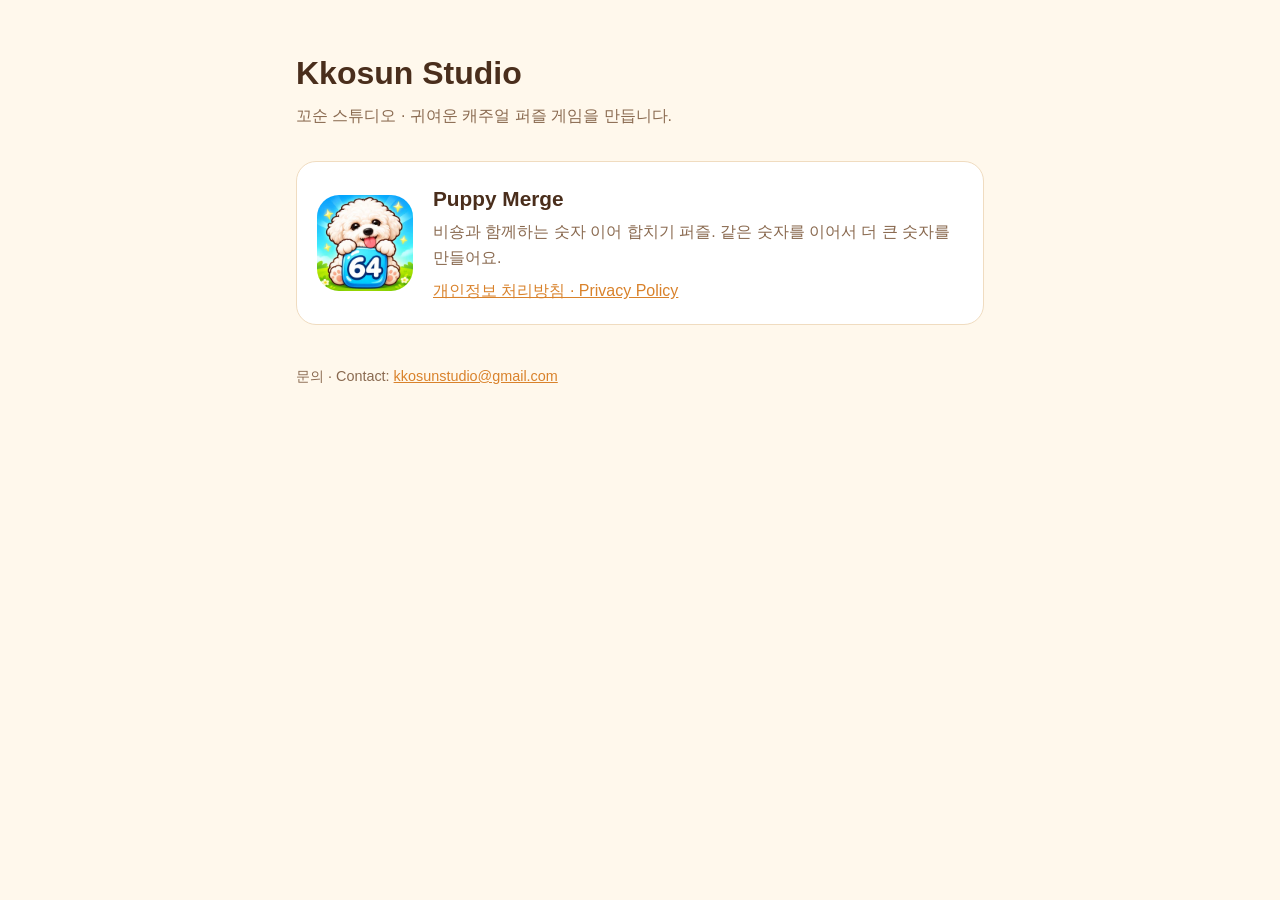
==== index.html @ ff8fc3aa "꼬순 스튜디오 사이트: 첫 화면, Puppy Merge 개인정보 처리방침(한국어·영어), app-ads.txt Co-Authored-By: Claude Opus 5.5 <norep" ====
<!doctype html>
<html lang="ko">
<head>
<meta charset="utf-8">
<meta name="viewport" content="width=device-width, initial-scale=1">
<title>Kkosun Studio</title>
<meta name="description" content="Kkosun Studio(꼬순 스튜디오) — 귀여운 캐주얼 퍼즐 게임을 만듭니다.">
<style>
  :root { --bg: #fff8ec; --card: #ffffff; --ink: #4a2e1c; --sub: #8a6a50; --accent: #d9822b; --line: #f0dcc0; }
  @media (prefers-color-scheme: dark) { :root { --bg: #1f1812; --card: #2a2119; --ink: #f6e7d3; --sub: #c9ae92; --accent: #f3b25a; --line: #3d3025; } }
  * { box-sizing: border-box; }
  body { margin: 0; background: var(--bg); color: var(--ink); font-family: -apple-system, BlinkMacSystemFont, "Apple SD Gothic Neo", "Noto Sans KR", "Segoe UI", sans-serif; line-height: 1.6; }
  main { max-width: 720px; margin: 0 auto; padding: 48px 16px 64px; }
  h1 { font-size: 2rem; margin: 0 0 4px; }
  .lead { color: var(--sub); margin: 0 0 32px; }
  .game { display: flex; gap: 20px; align-items: center; background: var(--card); border: 1px solid var(--line); border-radius: 20px; padding: 20px; }
  .game img { width: 96px; height: 96px; border-radius: 22px; flex: none; }
  .game h2 { margin: 0 0 4px; font-size: 1.3rem; }
  .game p { margin: 0 0 8px; color: var(--sub); }
  a { color: var(--accent); }
  footer { margin-top: 40px; font-size: .9rem; color: var(--sub); }
</style>
</head>
<body>
<main>
  <h1>Kkosun Studio</h1>
  <p class="lead">꼬순 스튜디오 · 귀여운 캐주얼 퍼즐 게임을 만듭니다.</p>

  <section class="game">
    <img src="img/puppy-merge.webp" alt="Puppy Merge 아이콘">
    <div>
      <h2>Puppy Merge</h2>
      <p>비숑과 함께하는 숫자 이어 합치기 퍼즐. 같은 숫자를 이어서 더 큰 숫자를 만들어요.</p>
      <a href="privacy/">개인정보 처리방침 · Privacy Policy</a>
    </div>
  </section>

  <footer>
    문의 · Contact: <a href="mailto:kkosunstudio@gmail.com">kkosunstudio@gmail.com</a>
  </footer>
</main>
</body>
</html>
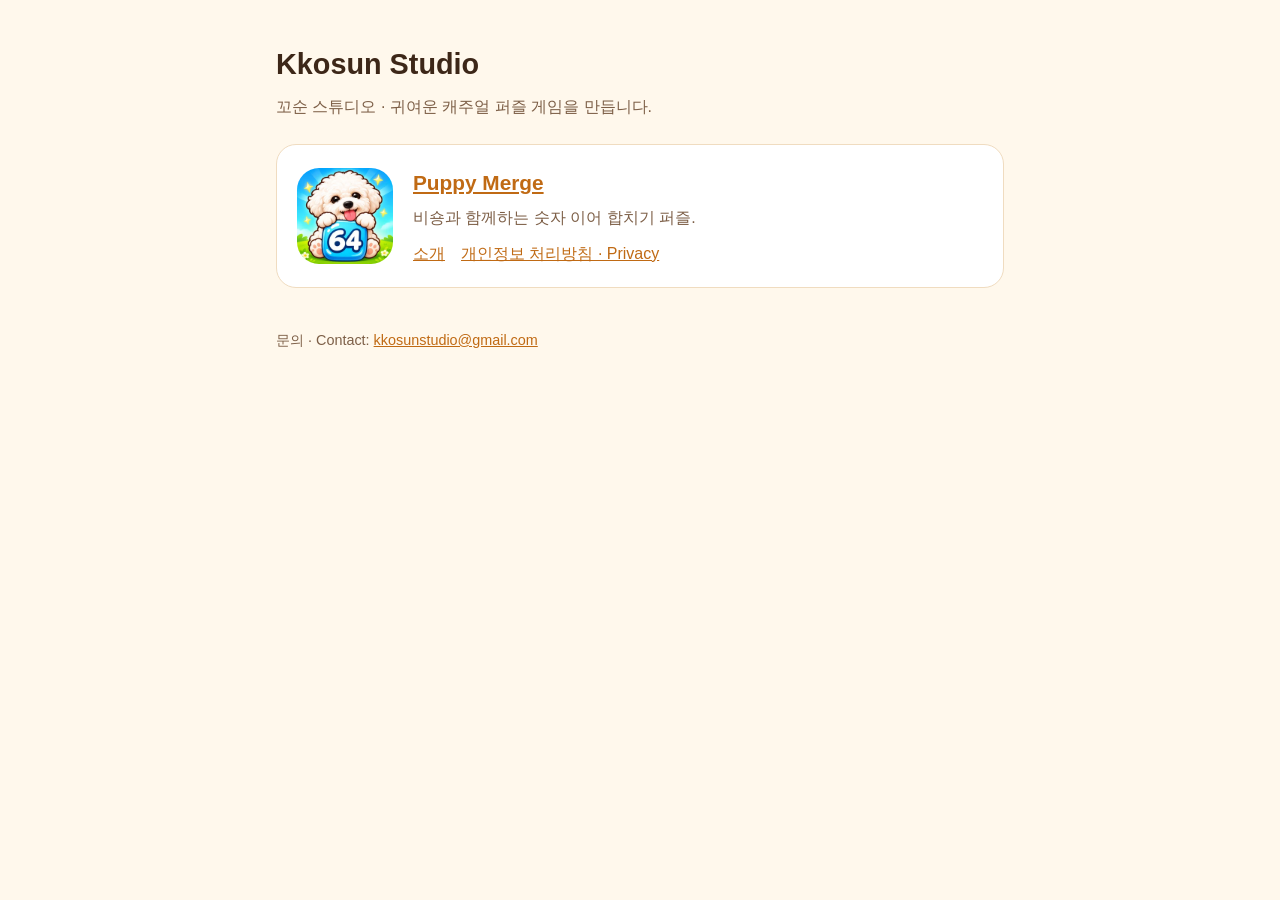
==== commit 1c09e682: "앱별 폴더로 나누기(/puppy-merge/, /puppy-merge/privacy/), 공통 CSS, 예전 /privacy/ 이동, 새 앱 추가 안내(README) - 처리방침:" ====
--- a/index.html
+++ b/index.html
@@ -5,39 +5,29 @@
 <meta name="viewport" content="width=device-width, initial-scale=1">
 <title>Kkosun Studio</title>
 <meta name="description" content="Kkosun Studio(꼬순 스튜디오) — 귀여운 캐주얼 퍼즐 게임을 만듭니다.">
-<style>
-  :root { --bg: #fff8ec; --card: #ffffff; --ink: #4a2e1c; --sub: #8a6a50; --accent: #d9822b; --line: #f0dcc0; }
-  @media (prefers-color-scheme: dark) { :root { --bg: #1f1812; --card: #2a2119; --ink: #f6e7d3; --sub: #c9ae92; --accent: #f3b25a; --line: #3d3025; } }
-  * { box-sizing: border-box; }
-  body { margin: 0; background: var(--bg); color: var(--ink); font-family: -apple-system, BlinkMacSystemFont, "Apple SD Gothic Neo", "Noto Sans KR", "Segoe UI", sans-serif; line-height: 1.6; }
-  main { max-width: 720px; margin: 0 auto; padding: 48px 16px 64px; }
-  h1 { font-size: 2rem; margin: 0 0 4px; }
-  .lead { color: var(--sub); margin: 0 0 32px; }
-  .game { display: flex; gap: 20px; align-items: center; background: var(--card); border: 1px solid var(--line); border-radius: 20px; padding: 20px; }
-  .game img { width: 96px; height: 96px; border-radius: 22px; flex: none; }
-  .game h2 { margin: 0 0 4px; font-size: 1.3rem; }
-  .game p { margin: 0 0 8px; color: var(--sub); }
-  a { color: var(--accent); }
-  footer { margin-top: 40px; font-size: .9rem; color: var(--sub); }
-</style>
+<link rel="stylesheet" href="/assets/site.css">
 </head>
 <body>
 <main>
   <h1>Kkosun Studio</h1>
   <p class="lead">꼬순 스튜디오 · 귀여운 캐주얼 퍼즐 게임을 만듭니다.</p>
 
-  <section class="game">
-    <img src="img/puppy-merge.webp" alt="Puppy Merge 아이콘">
-    <div>
-      <h2>Puppy Merge</h2>
-      <p>비숑과 함께하는 숫자 이어 합치기 퍼즐. 같은 숫자를 이어서 더 큰 숫자를 만들어요.</p>
-      <a href="privacy/">개인정보 처리방침 · Privacy Policy</a>
-    </div>
-  </section>
+  <!-- 앱 목록: 새 앱은 아래 카드를 복사해서 추가 -->
+  <div class="apps">
+    <section class="app">
+      <img src="/img/puppy-merge.webp" alt="Puppy Merge 아이콘">
+      <div>
+        <h2><a href="/puppy-merge/">Puppy Merge</a></h2>
+        <p>비숑과 함께하는 숫자 이어 합치기 퍼즐.</p>
+        <div class="links">
+          <a href="/puppy-merge/">소개</a>
+          <a href="/puppy-merge/privacy/">개인정보 처리방침 · Privacy</a>
+        </div>
+      </div>
+    </section>
+  </div>
 
-  <footer>
-    문의 · Contact: <a href="mailto:kkosunstudio@gmail.com">kkosunstudio@gmail.com</a>
-  </footer>
+  <footer>문의 · Contact: <a href="mailto:kkosunstudio@gmail.com">kkosunstudio@gmail.com</a></footer>
 </main>
 </body>
 </html>
--- a/assets/site.css
+++ b/assets/site.css
@@ -0,0 +1,32 @@
+/* 꼬순 스튜디오 사이트 공통 스타일(모든 페이지가 함께 씀) */
+:root { --bg: #fff8ec; --card: #ffffff; --ink: #3d2718; --sub: #7d5f47; --accent: #c06a14; --line: #f0dcc0; }
+@media (prefers-color-scheme: dark) {
+  :root { --bg: #1f1812; --card: #2a2119; --ink: #f6e7d3; --sub: #c9ae92; --accent: #f3b25a; --line: #3d3025; }
+}
+* { box-sizing: border-box; }
+body { margin: 0; background: var(--bg); color: var(--ink); font-family: -apple-system, BlinkMacSystemFont, "Apple SD Gothic Neo", "Noto Sans KR", "Segoe UI", sans-serif; line-height: 1.7; }
+main { max-width: 760px; margin: 0 auto; padding: 40px 16px 64px; }
+a { color: var(--accent); overflow-wrap: anywhere; }
+h1 { font-size: 1.8rem; margin: 0 0 4px; }
+h2 { font-size: 1.15rem; margin: 28px 0 8px; }
+ul { padding-left: 1.2em; }
+.lead, .meta { color: var(--sub); margin: 0 0 24px; }
+footer { margin-top: 40px; font-size: .9rem; color: var(--sub); }
+
+/* 위쪽 이동 버튼 */
+nav { display: flex; flex-wrap: wrap; gap: 12px; margin-bottom: 24px; }
+nav a { padding: 6px 14px; border: 1px solid var(--line); border-radius: 999px; text-decoration: none; color: var(--ink); background: var(--card); }
+
+/* 앱 카드(첫 화면 목록·앱 소개) */
+.apps { display: grid; gap: 16px; }
+.app { display: flex; gap: 20px; align-items: center; background: var(--card); border: 1px solid var(--line); border-radius: 20px; padding: 20px; }
+.app img { width: 96px; height: 96px; border-radius: 22px; flex: none; }
+.app h2 { margin: 0 0 4px; font-size: 1.3rem; }
+.app p { margin: 0 0 8px; color: var(--sub); }
+.links { display: flex; flex-wrap: wrap; gap: 8px 16px; }
+
+/* 처리방침 등 긴 글 */
+section.lang { background: var(--card); border: 1px solid var(--line); border-radius: 18px; padding: 24px; margin-bottom: 28px; }
+.table { overflow-x: auto; }
+table { border-collapse: collapse; width: 100%; font-size: .95rem; }
+th, td { border: 1px solid var(--line); padding: 8px; text-align: left; vertical-align: top; }
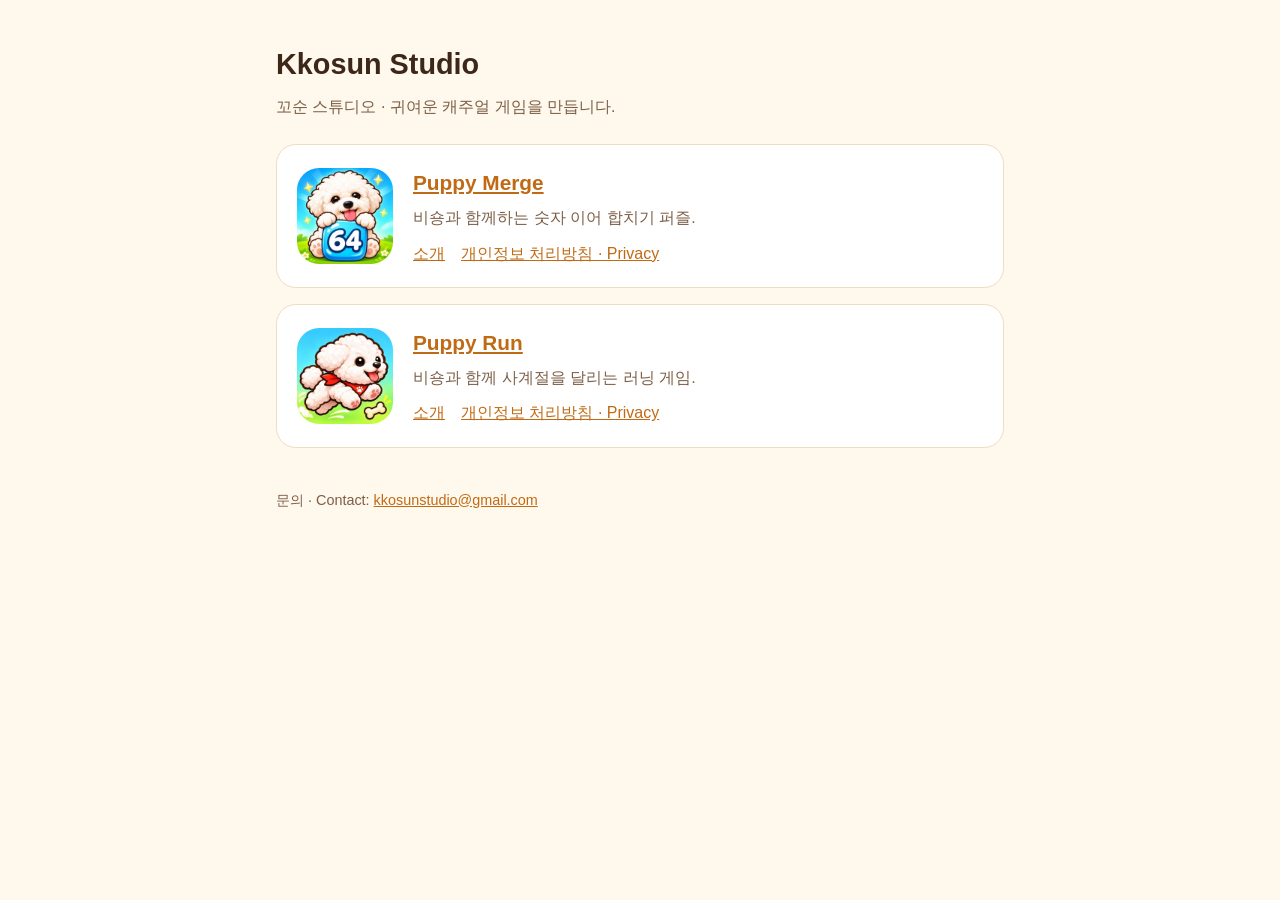
==== commit fa0398bf: "Puppy Run 추가: 소개(/puppy-run/), 개인정보 처리방침(/puppy-run/privacy/, 한국어·영어), 아이콘, 첫 화면 카드 Co-Authored-By: " ====
--- a/index.html
+++ b/index.html
@@ -4,13 +4,13 @@
 <meta charset="utf-8">
 <meta name="viewport" content="width=device-width, initial-scale=1">
 <title>Kkosun Studio</title>
-<meta name="description" content="Kkosun Studio(꼬순 스튜디오) — 귀여운 캐주얼 퍼즐 게임을 만듭니다.">
+<meta name="description" content="Kkosun Studio(꼬순 스튜디오) — 귀여운 캐주얼 게임을 만듭니다.">
 <link rel="stylesheet" href="/assets/site.css">
 </head>
 <body>
 <main>
   <h1>Kkosun Studio</h1>
-  <p class="lead">꼬순 스튜디오 · 귀여운 캐주얼 퍼즐 게임을 만듭니다.</p>
+  <p class="lead">꼬순 스튜디오 · 귀여운 캐주얼 게임을 만듭니다.</p>
 
   <!-- 앱 목록: 새 앱은 아래 카드를 복사해서 추가 -->
   <div class="apps">
@@ -25,6 +25,17 @@
         </div>
       </div>
     </section>
+    <section class="app">
+      <img src="/img/puppy-run.webp" alt="Puppy Run 아이콘">
+      <div>
+        <h2><a href="/puppy-run/">Puppy Run</a></h2>
+        <p>비숑과 함께 사계절을 달리는 러닝 게임.</p>
+        <div class="links">
+          <a href="/puppy-run/">소개</a>
+          <a href="/puppy-run/privacy/">개인정보 처리방침 · Privacy</a>
+        </div>
+      </div>
+    </section>
   </div>
 
   <footer>문의 · Contact: <a href="mailto:kkosunstudio@gmail.com">kkosunstudio@gmail.com</a></footer>
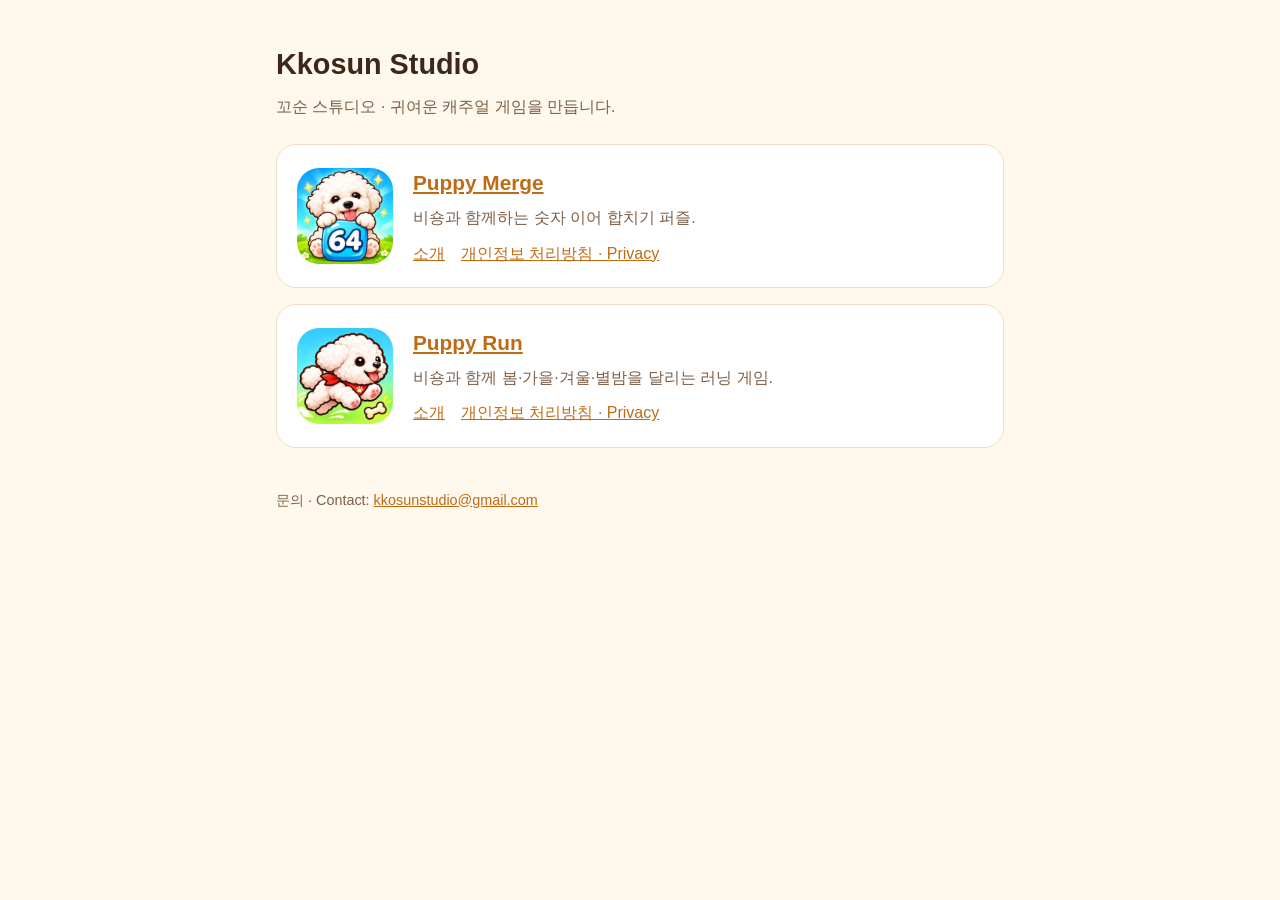
==== commit e9596e52: "Puppy Run: 13세 이상 기준 개인정보 처리방침(퍼피 머지와 같게), '사계절' 문구를 '봄·가을·겨울·별밤'으로 Co-Authored-By: Claude Opus 5.5 " ====
--- a/index.html
+++ b/index.html
@@ -29,7 +29,7 @@
       <img src="/img/puppy-run.webp" alt="Puppy Run 아이콘">
       <div>
         <h2><a href="/puppy-run/">Puppy Run</a></h2>
-        <p>비숑과 함께 사계절을 달리는 러닝 게임.</p>
+        <p>비숑과 함께 봄·가을·겨울·별밤을 달리는 러닝 게임.</p>
         <div class="links">
           <a href="/puppy-run/">소개</a>
           <a href="/puppy-run/privacy/">개인정보 처리방침 · Privacy</a>
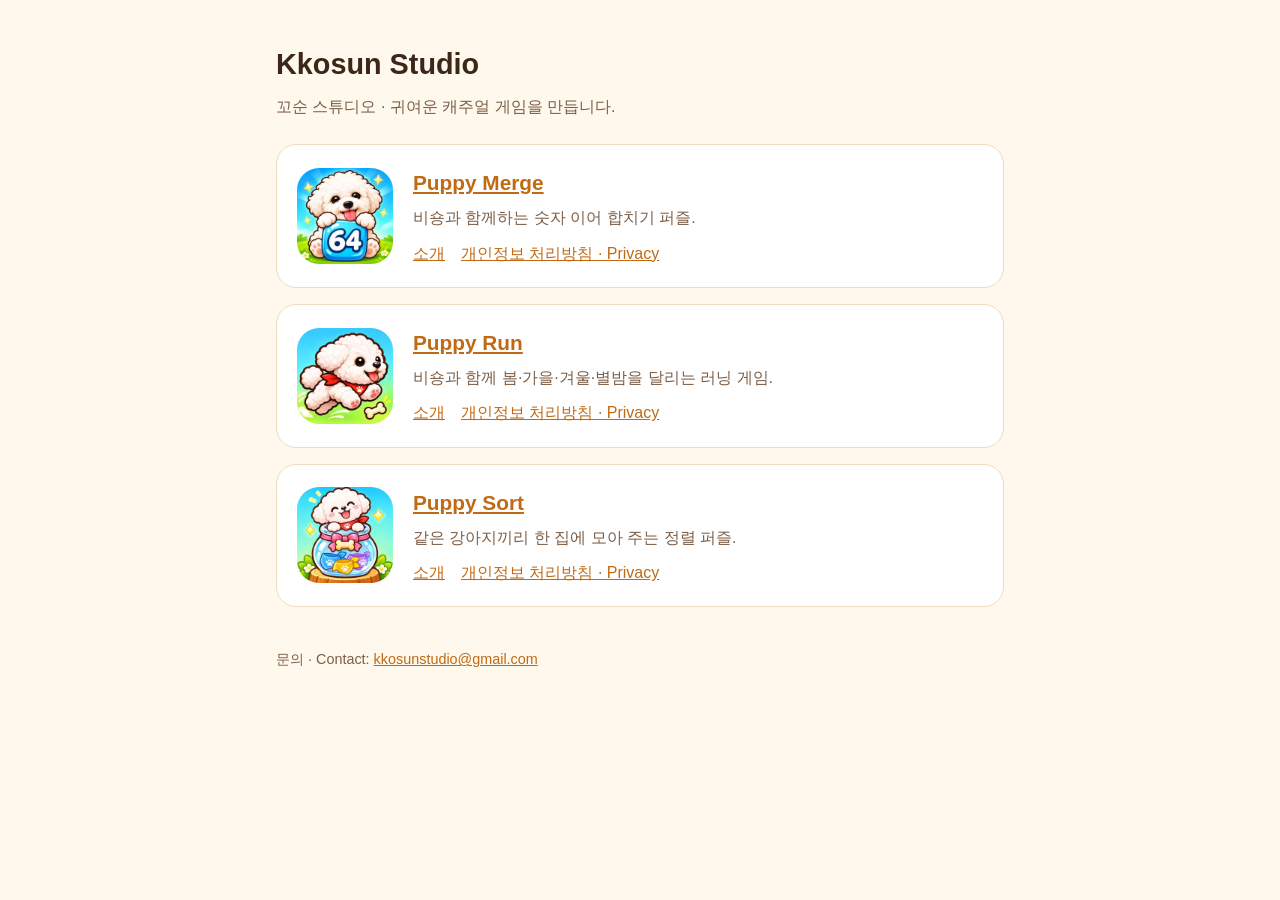
==== commit eef3b033: "Puppy Sort 추가: 소개(/puppy-sort/), 개인정보 처리방침(/puppy-sort/privacy/, 한국어·영어), 아이콘, 첫 화면 카드 Co-Authored-B" ====
--- a/index.html
+++ b/index.html
@@ -36,6 +36,17 @@
         </div>
       </div>
     </section>
+    <section class="app">
+      <img src="/img/puppy-sort.webp" alt="Puppy Sort 아이콘">
+      <div>
+        <h2><a href="/puppy-sort/">Puppy Sort</a></h2>
+        <p>같은 강아지끼리 한 집에 모아 주는 정렬 퍼즐.</p>
+        <div class="links">
+          <a href="/puppy-sort/">소개</a>
+          <a href="/puppy-sort/privacy/">개인정보 처리방침 · Privacy</a>
+        </div>
+      </div>
+    </section>
   </div>
 
   <footer>문의 · Contact: <a href="mailto:kkosunstudio@gmail.com">kkosunstudio@gmail.com</a></footer>
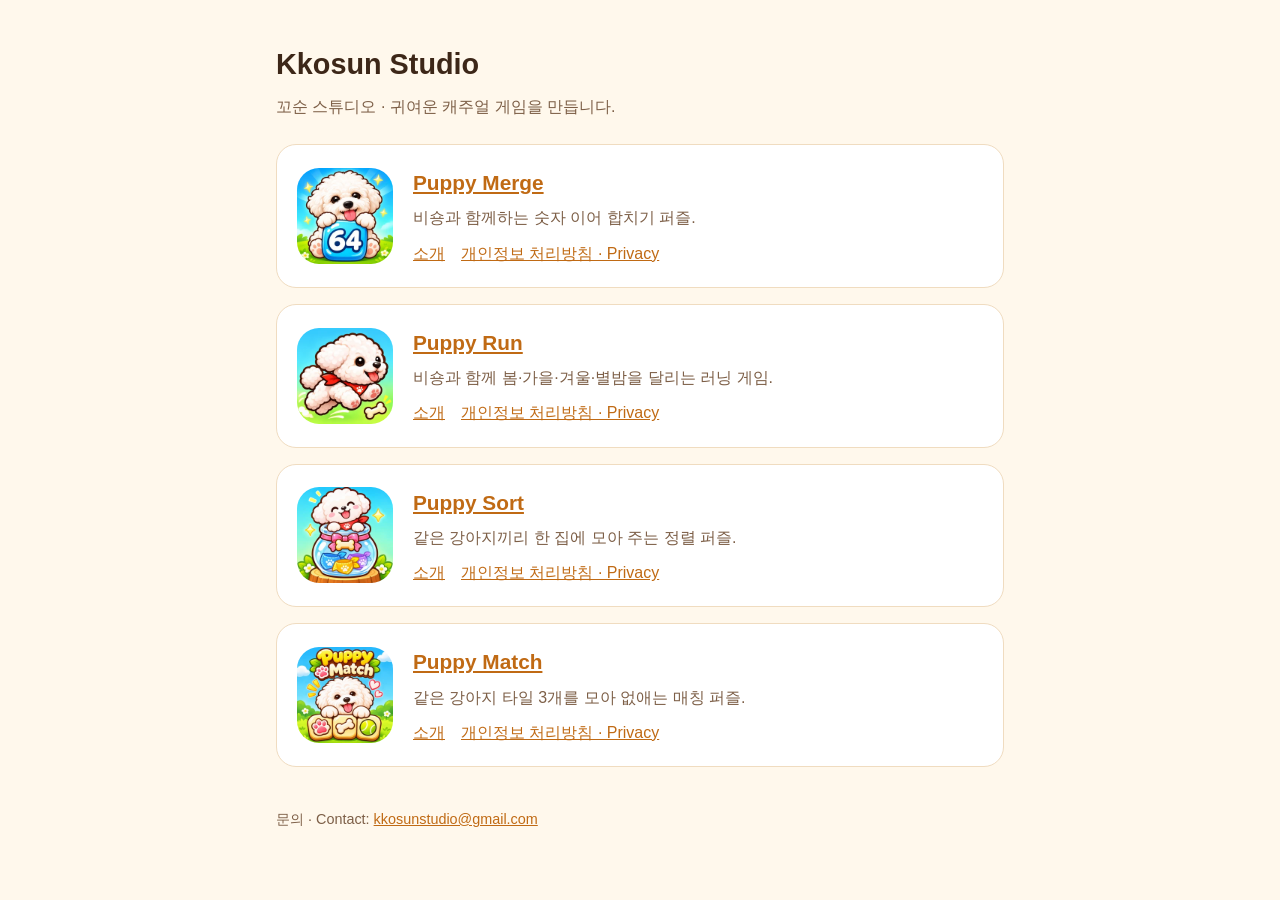
==== commit e672cb38: "Puppy Match 추가: 소개(/puppy-match/), 개인정보 처리방침(/puppy-match/privacy/, 한국어·영어), 아이콘, 첫 화면 카드 Co-Authore" ====
--- a/index.html
+++ b/index.html
@@ -47,6 +47,17 @@
         </div>
       </div>
     </section>
+    <section class="app">
+      <img src="/img/puppy-match.webp" alt="Puppy Match 아이콘">
+      <div>
+        <h2><a href="/puppy-match/">Puppy Match</a></h2>
+        <p>같은 강아지 타일 3개를 모아 없애는 매칭 퍼즐.</p>
+        <div class="links">
+          <a href="/puppy-match/">소개</a>
+          <a href="/puppy-match/privacy/">개인정보 처리방침 · Privacy</a>
+        </div>
+      </div>
+    </section>
   </div>
 
   <footer>문의 · Contact: <a href="mailto:kkosunstudio@gmail.com">kkosunstudio@gmail.com</a></footer>
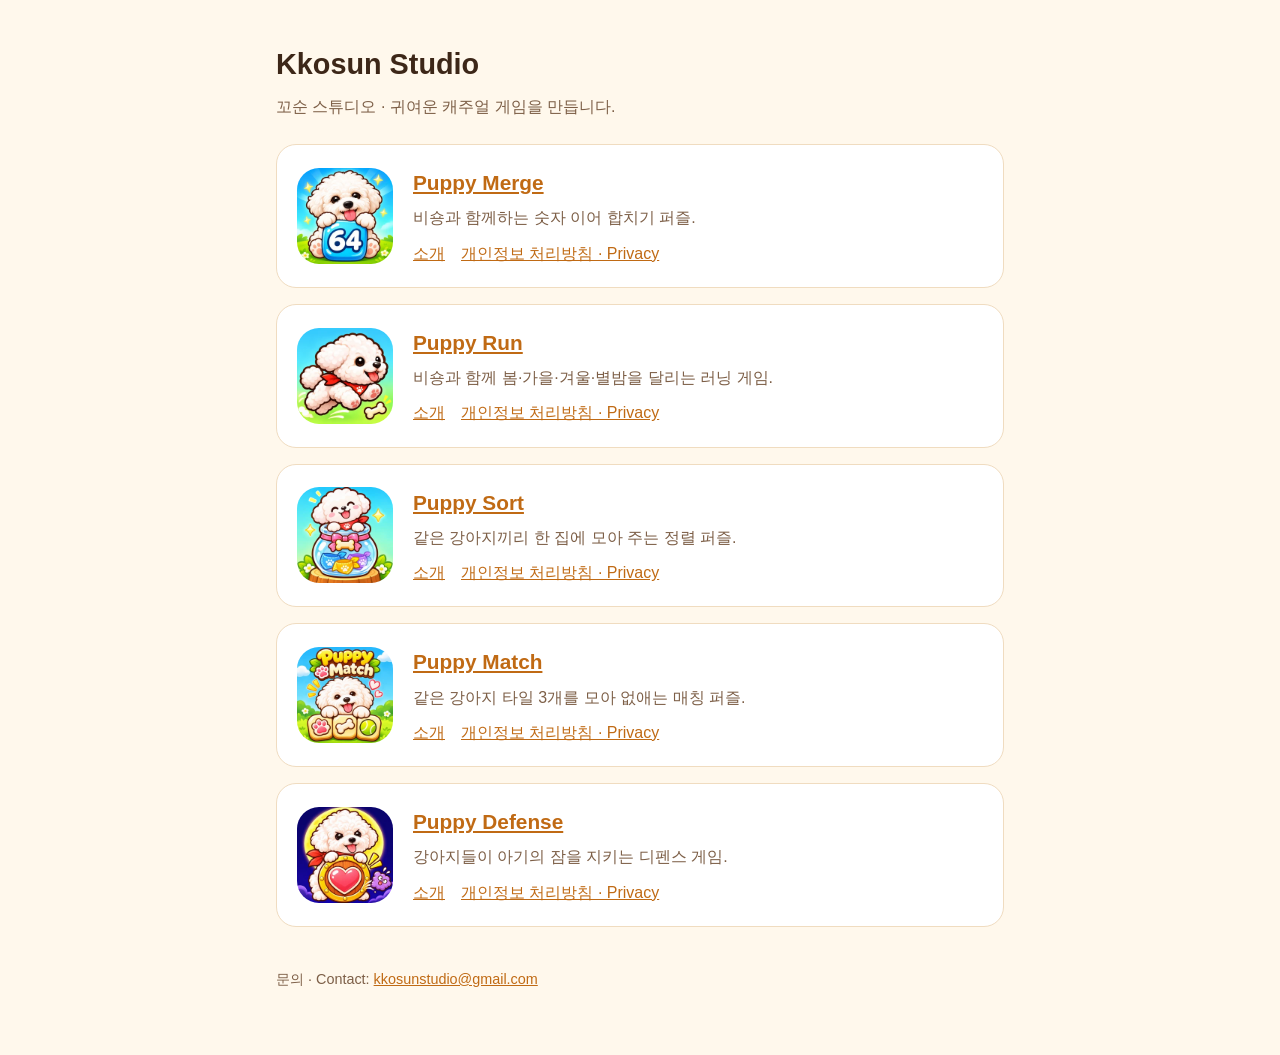
==== commit 45bdd1b2: "Puppy Defense 추가: 소개(/puppy-defense/), 개인정보 처리방침(/puppy-defense/privacy/, 한국어·영어), 아이콘, 첫 화면 카드 Co-A" ====
--- a/index.html
+++ b/index.html
@@ -58,6 +58,17 @@
         </div>
       </div>
     </section>
+    <section class="app">
+      <img src="/img/puppy-defense.webp" alt="Puppy Defense 아이콘">
+      <div>
+        <h2><a href="/puppy-defense/">Puppy Defense</a></h2>
+        <p>강아지들이 아기의 잠을 지키는 디펜스 게임.</p>
+        <div class="links">
+          <a href="/puppy-defense/">소개</a>
+          <a href="/puppy-defense/privacy/">개인정보 처리방침 · Privacy</a>
+        </div>
+      </div>
+    </section>
   </div>
 
   <footer>문의 · Contact: <a href="mailto:kkosunstudio@gmail.com">kkosunstudio@gmail.com</a></footer>
